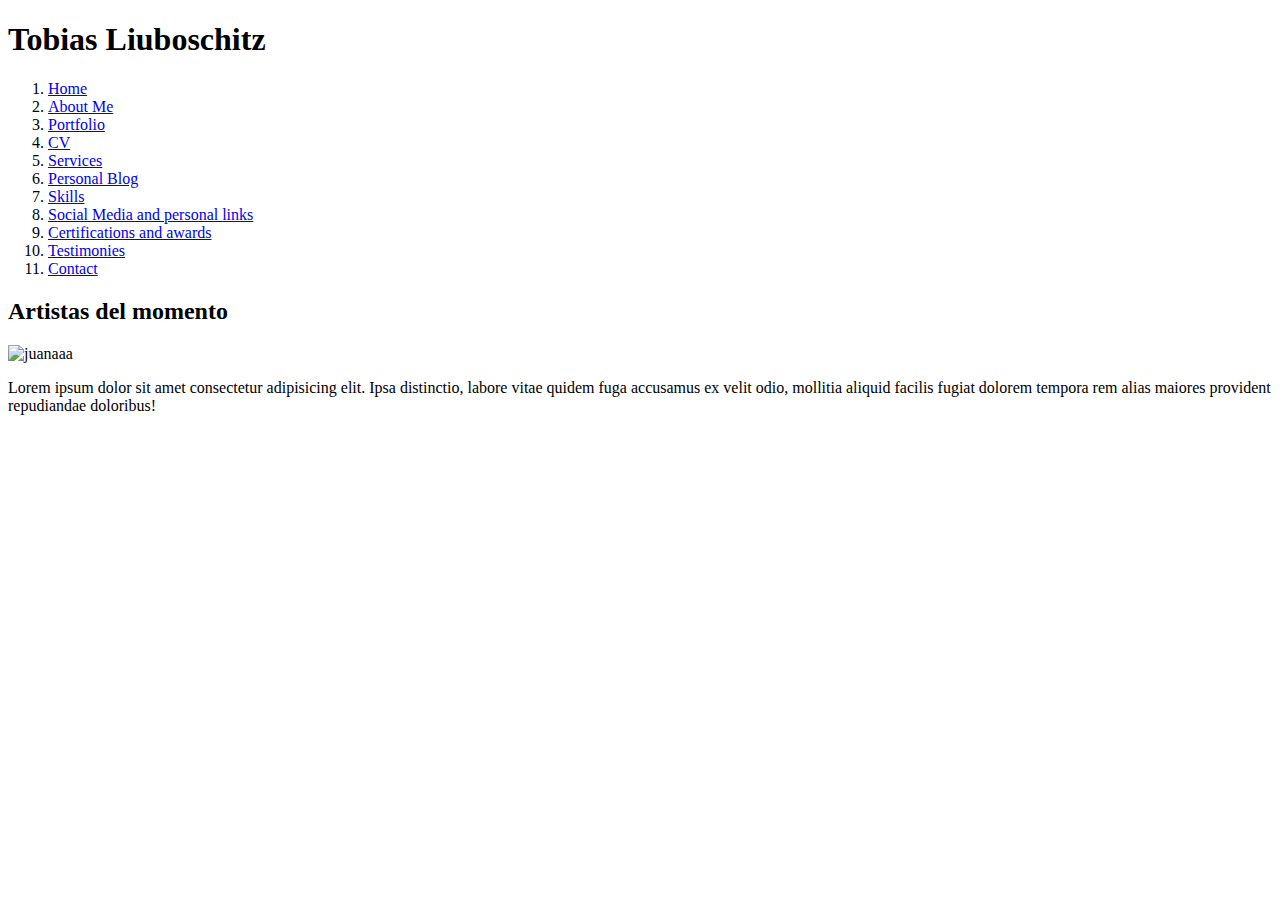
==== contact.html @ 8e8c63da "." ====
<!DOCTYPE html>
<html lang="es">
<head>
    <meta charset="UTF-8">
    <meta name="viewport" content="width=device-width, initial-scale=1.0">
    <title>CV - Tobias Libuoschitz</title>
</head>
<body>
    <header>
        <h1> Tobias Liuboschitz </h1>
        <nav>
            <ol>
                <li><a href="index.html"> Home </a></li>
                <li><a href="aboutme.html"> About Me </a></li>
                <li><a href="portfolio.html"> Portfolio </a></li>
                <li><a href="curriculum.html"> CV </a></li>
                <li><a href="services.html"> Services </a></li>
                <li><a href="optional.html"> Personal Blog </a></li>
                <li><a href="skills.html"> Skills </a></li>
                <li><a href="socialmedia.html"> Social Media and personal links </a></li>
                <li><a href="certifications.html"> Certifications and awards </a></li>
                <li><a href="references.html"> Testimonies </a></li>
                <li><a href="contact.html"> Contact </a></li>
            </ol></nav>
    </header>
    <main>
        <h2> Artistas del momento </h2>
        <img src-'foto' alt="juanaaa">
        <p>Lorem ipsum dolor sit amet consectetur adipisicing elit. Ipsa distinctio, labore vitae quidem fuga accusamus ex velit odio, mollitia aliquid facilis fugiat dolorem tempora rem alias maiores provident repudiandae doloribus!</p>
        <div> 
            <iframe width="560" height="315" src="https://www.youtube.com/embed/mmnf2dHPz04?si=HBujxLTb_xJ29snU" title="YouTube video player" frameborder="0" allow="accelerometer; autoplay; clipboard-write; encrypted-media; gyroscope; picture-in-picture; web-share" referrerpolicy="strict-origin-when-cross-origin" allowfullscreen></iframe>    </main>
    <footer>

    </footer>
    
</body>
</html>
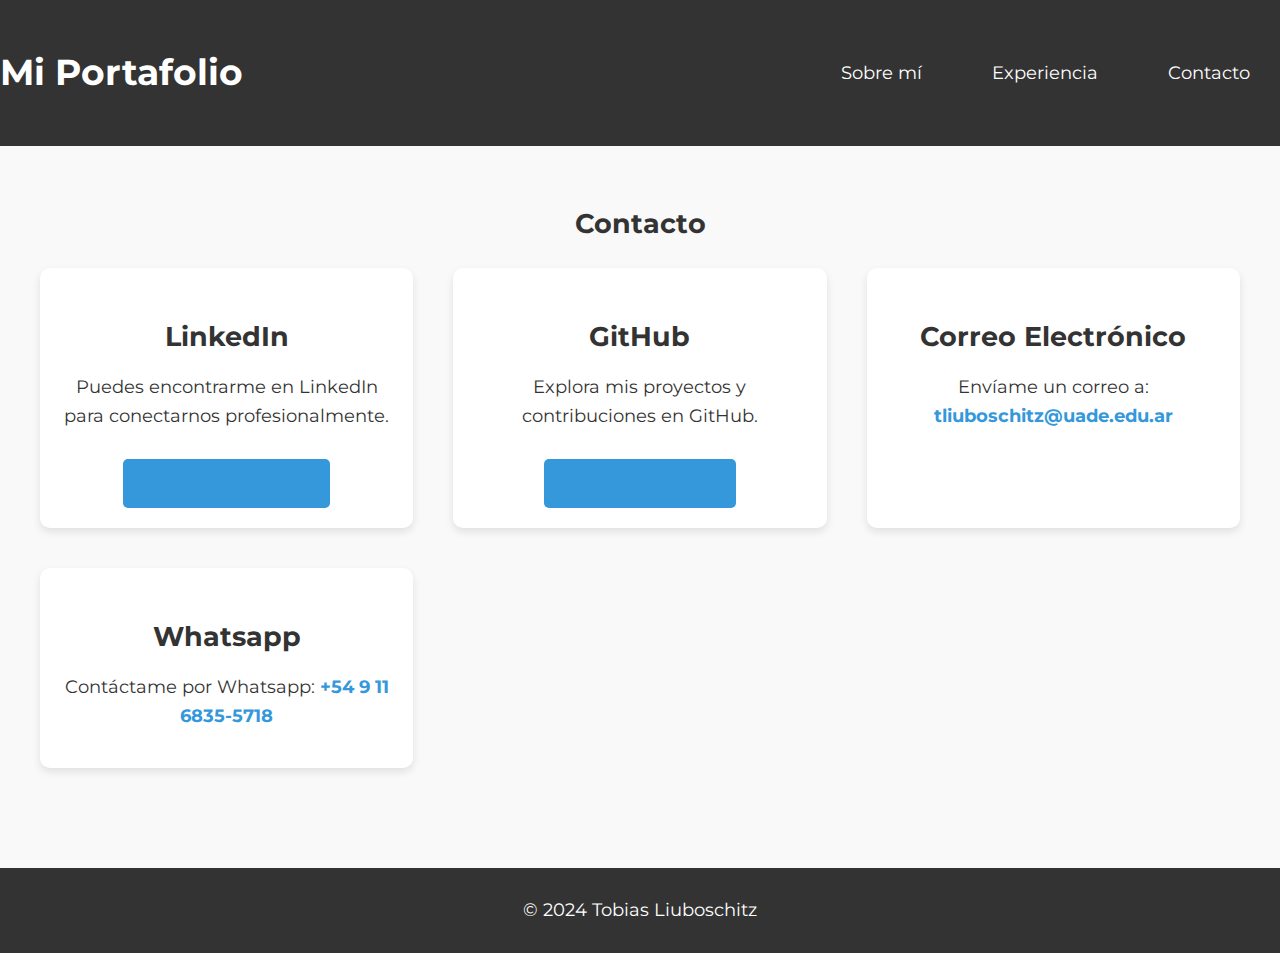
==== commit 045dbc84: "actualizacion de todas las pags y css" ====
--- a/contact.html
+++ b/contact.html
@@ -3,35 +3,50 @@
 <head>
     <meta charset="UTF-8">
     <meta name="viewport" content="width=device-width, initial-scale=1.0">
-    <title>CV - Tobias Libuoschitz</title>
+    <title>Contacto - Mi Portafolio</title>
+    <link href="https://fonts.googleapis.com/css2?family=Montserrat:wght@400;700&display=swap" rel="stylesheet">
+    <link rel="stylesheet" href="styles.css">
 </head>
 <body>
+
     <header>
-        <h1> Tobias Liuboschitz </h1>
+        <h1>Mi Portafolio</h1>
         <nav>
-            <ol>
-                <li><a href="index.html"> Home </a></li>
-                <li><a href="aboutme.html"> About Me </a></li>
-                <li><a href="portfolio.html"> Portfolio </a></li>
-                <li><a href="curriculum.html"> CV </a></li>
-                <li><a href="services.html"> Services </a></li>
-                <li><a href="optional.html"> Personal Blog </a></li>
-                <li><a href="skills.html"> Skills </a></li>
-                <li><a href="socialmedia.html"> Social Media and personal links </a></li>
-                <li><a href="certifications.html"> Certifications and awards </a></li>
-                <li><a href="references.html"> Testimonies </a></li>
-                <li><a href="contact.html"> Contact </a></li>
-            </ol></nav>
+            <ul>
+                <li><a href="index.html">Sobre mí</a></li>
+                <li><a href="portfolio.html">Experiencia</a></li>
+                <li><a href="contact.html">Contacto</a></li>
+            </ul>
+        </nav>
     </header>
-    <main>
-        <h2> Artistas del momento </h2>
-        <img src-'foto' alt="juanaaa">
-        <p>Lorem ipsum dolor sit amet consectetur adipisicing elit. Ipsa distinctio, labore vitae quidem fuga accusamus ex velit odio, mollitia aliquid facilis fugiat dolorem tempora rem alias maiores provident repudiandae doloribus!</p>
-        <div> 
-            <iframe width="560" height="315" src="https://www.youtube.com/embed/mmnf2dHPz04?si=HBujxLTb_xJ29snU" title="YouTube video player" frameborder="0" allow="accelerometer; autoplay; clipboard-write; encrypted-media; gyroscope; picture-in-picture; web-share" referrerpolicy="strict-origin-when-cross-origin" allowfullscreen></iframe>    </main>
+
+    <section id="contact">
+        <h2>Contacto</h2>
+        <div class="contact-container">
+            <div class="contact-item">
+                <h3>LinkedIn</h3>
+                <p>Puedes encontrarme en LinkedIn para conectarnos profesionalmente.</p>
+                <a href="hhttps://www.linkedin.com/in/tobias-liuboschitz/" target="_blank" class="contact-link">Visita mi LinkedIn</a>
+            </div>
+            <div class="contact-item">
+                <h3>GitHub</h3>
+                <p>Explora mis proyectos y contribuciones en GitHub.</p>
+                <a href="https://github.com/tliuboschitz" target="_blank" class="contact-link">Visita mi GitHub</a>
+            </div>
+            <div class="contact-item">
+                <h3>Correo Electrónico</h3>
+                <p>Envíame un correo a: <a href="mailto:tliuboschitz@uade.edu.ar">tliuboschitz@uade.edu.ar</a></p>
+            </div>
+            <div class="contact-item">
+                <h3>Whatsapp</h3>
+                <p>Contáctame por Whatsapp: <a href="https://wa.me/5491168355718" target="_blank">+54 9 11 6835-5718</a></p>
+            </div>
+        </div>
+    </section>
+
     <footer>
+        <p>© 2024 Tobias Liuboschitz</p>
+    </footer>
 
-    </footer>
-    
 </body>
-</html>+</html>
--- a/styles.css
+++ b/styles.css
@@ -0,0 +1,382 @@
+/* Estilos generales */
+body {
+    font-family: 'Montserrat', sans-serif;
+    margin: 0;
+    padding: 0;
+    background-color: #fff;
+    color: #333;
+    font-size: 18px;
+    line-height: 1.6;
+}
+
+/* Encabezado */
+header {
+    position: fixed;
+    top: 0;
+    width: 100%;
+    background-color: #333;
+    color: white;
+    padding: 20px;
+    display: flex;
+    justify-content: space-between;
+    align-items: center;
+    z-index: 1000;
+}
+
+nav ul {
+    list-style: none;
+    display: flex;
+    margin: 0;
+    padding-left: 10px;
+    margin-left: 100px; /* Ajusta el valor según lo necesites */
+}
+
+nav ul li {
+    margin-left: 20px;
+}
+
+nav ul li a {
+    color: white;
+    text-decoration: none;
+    transition: color 0.3s ease;
+    padding: 10px;
+    margin-left: 10px;
+    margin-right: 20px;
+}
+
+nav ul li a:hover {
+    background-color: #8f0d0d;
+    padding: 10px 15px;
+    border-radius: 5px;
+    text-decoration: underline;
+}
+
+/* Ajuste de espaciado después del header */
+body {
+    padding-top: 80px;
+}
+
+/* Sección de "Sobre mí" */
+#about {
+    padding: 100px 20px;
+    background-color: #f9f9f9;
+}
+
+#about h2 {
+    text-align: center;
+    margin-bottom: 40px;
+}
+
+.about-container {
+    display: flex;
+    justify-content: space-between;
+    align-items: flex-start;
+    gap: 40px; /* Espacio entre las columnas */
+    max-width: 1200px;
+    margin: 0 auto;
+}
+
+.left-side {
+    flex: 1;
+    text-align: left;
+}
+
+.right-side {
+    flex: 1;
+    background-color: #fff;
+    padding: 20px;
+    box-shadow: 0 4px 8px rgba(0, 0, 0, 0.1);
+    border-radius: 10px;
+}
+
+.mi-foto {
+    max-width: 150px;
+    border-radius: 50%;
+    margin-bottom: 20px;
+    display: block;
+}
+
+/* Estilos para la información adicional */
+.right-side h3 {
+    margin-bottom: 15px;
+    font-size: 1.5em;
+}
+
+.right-side ul {
+    list-style-type: none;
+    padding: 0;
+}
+
+.right-side ul li {
+    margin-bottom: 10px;
+    font-size: 1.1em;
+}
+
+}
+
+/* Sección de Experiencia */
+#experiencia {
+    padding: 100px 20px;
+    background-color: #fff;
+    text-align: center;
+}
+
+.grid {
+    display: grid;
+    grid-template-columns: repeat(auto-fit, minmax(300px, 1fr));
+    gap: 20px;
+    margin-top: 20px;
+}
+
+.project-item {
+    background-color: #f0f0f0;
+    padding: 20px;
+    border: 1px solid #ddd;
+    box-shadow: 0 4px 8px rgba(0, 0, 0, 0.1);
+    transition: transform 0.3s ease, box-shadow 0.3s ease;
+    text-align: center;
+}
+
+.project-item:hover {
+    transform: translateY(-5px);
+    box-shadow: 0 8px 16px rgba(0, 0, 0, 0.2);
+}
+
+.project-item h3 {
+    margin-top: 15px;
+}
+
+.project-item p {
+    font-size: 16px;
+    color: #555;
+}
+
+/* Ajuste de tamaño de las imágenes */
+.experience-img {
+    max-width: 100%;
+    height: 200px;
+    object-fit: cover; /* Asegura que las imágenes mantengan proporción y se adapten al tamaño */
+    border-radius: 8px;
+}
+
+/* Sección de Contacto */
+#contact {
+    padding: 100px 20px;
+    background-color: #f9f9f9;
+    text-align: center;
+}
+
+#contact p {
+    margin-top: 10px;
+}
+
+#contact a {
+    color: #3498db;
+    text-decoration: none;
+    font-weight: bold;
+    transition: color 0.3s ease;
+}
+
+#contact a:hover {
+    color: #2980b9;
+    text-decoration: underline;
+}
+
+/* Pie de página */
+footer {
+    background-color: #333;
+    color: white;
+    text-align: center;
+    padding: 10px 0;
+}
+
+/* Responsividad */
+@media (max-width: 768px) {
+    header {
+        flex-direction: column;
+        text-align: center;
+    }
+
+    nav ul li {
+        margin-left: 0;
+        margin-bottom: 10px;
+    }
+
+    body {
+        padding-top: 120px;
+    }
+
+    .grid {
+        grid-template-columns: 1fr;
+    }
+
+    .project-item {
+        padding: 15px;
+    }
+}
+
+/* Sección de Contacto */
+#contact {
+    padding: 100px 20px;
+    background-color: #f9f9f9;
+    text-align: center;
+}
+
+.contact-container {
+    display: grid;
+    grid-template-columns: repeat(auto-fit, minmax(300px, 1fr));
+    gap: 40px;
+    max-width: 1200px;
+    margin: 0 auto;
+}
+
+.contact-item {
+    background-color: #fff;
+    padding: 20px;
+    border-radius: 10px;
+    box-shadow: 0 4px 8px rgba(0, 0, 0, 0.1);
+    text-align: center;
+}
+
+.contact-item h3 {
+    margin-bottom: 15px;
+    font-size: 1.5em;
+}
+
+.contact-link {
+    display: inline-block;
+    margin-top: 10px;
+    padding: 10px 20px;
+    background-color: #3498db;
+    color: #fff;
+    text-decoration: none;
+    border-radius: 5px;
+    transition: background-color 0.3s ease;
+}
+
+.contact-link:hover {
+    background-color: #2980b9;
+}
+
+/* Estilos adicionales para el pie de página y header */
+footer {
+    background-color: #333;
+    color: white;
+    text-align: center;
+    padding: 10px 0;
+}
+
+header {
+    background-color: #333;
+    color: white;
+    padding: 20px 0;
+    display: flex;
+    justify-content: space-between;
+    align-items: center;
+    position: fixed;
+    width: 100%;
+    top: 0;
+    z-index: 1000;
+}
+
+nav ul {
+    list-style: none;
+    display: flex;
+    margin: 0;
+}
+
+nav ul li {
+    margin-left: 20px;
+}
+
+nav ul li a {
+    color: white;
+    text-decoration: none;
+    transition: color 0.10s ease;
+    padding: 10px;
+}
+
+nav ul li a:hover {
+    background-color: #444;
+    padding: 10px 15px;
+    border-radius: 5px;
+}
+
+/* Sección de Experiencia */
+#experiencia-laboral, #experiencia-codigo {
+    padding: 100px 20px;
+    background-color: #fff;
+    text-align: center;
+}
+
+.experiencia-container {
+    display: grid;
+    grid-template-columns: repeat(auto-fit, minmax(300px, 1fr));
+    gap: 40px;
+    max-width: 1200px;
+    margin: 0 auto;
+}
+
+.experiencia-item {
+    background-color: #f9f9f9;
+    padding: 20px;
+    border-radius: 10px;
+    box-shadow: 0 4px 8px rgba(0, 0, 0, 0.1);
+    text-align: left;
+}
+
+.experiencia-item h3 {
+    margin-bottom: 10px;
+    font-size: 1.4em;
+}
+
+.experiencia-item p {
+    font-size: 1.1em;
+    color: #555;
+    line-height: 1.6;
+}
+
+/* Pie de página */
+footer {
+    background-color: #333;
+    color: white;
+    text-align: center;
+    padding: 10px 0;
+}
+
+/* Estilos adicionales para el header */
+header {
+    background-color: #333;
+    color: white;
+    padding: 20px 0;
+    display: flex;
+    justify-content: space-between;
+    align-items: center;
+    position: fixed;
+    width: 100%;
+    top: 0;
+    z-index: 1000;
+}
+
+nav ul {
+    list-style: none;
+    display: flex;
+    margin: 0;
+}
+
+nav ul li {
+    margin-left: 20px;
+}
+
+nav ul li a {
+    color: white;
+    text-decoration: none;
+    transition: color 0.3s ease;
+    padding: 10px;
+}
+
+nav ul li a:hover {
+    background-color: #444;
+    padding: 10px 15px;
+    border-radius: 5px;
+}
